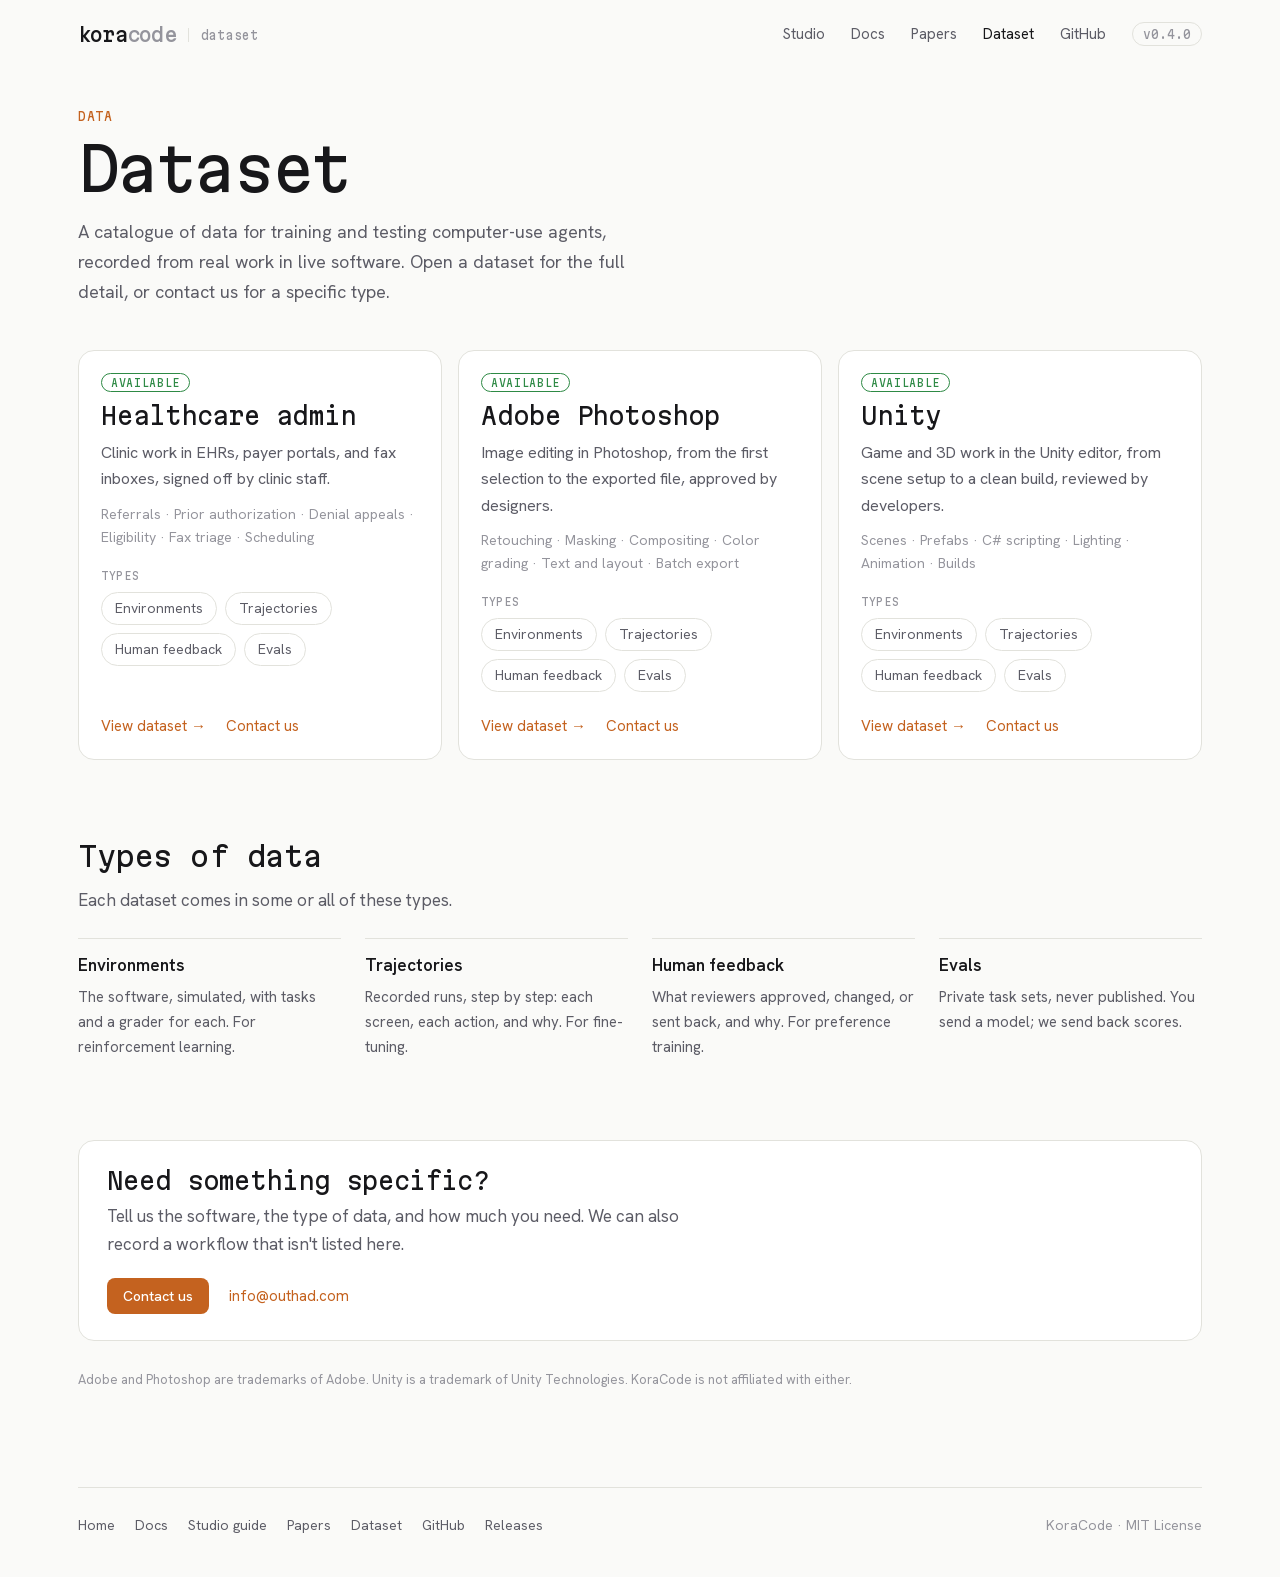
==== dataset/index.html @ 2b9d62e6 "Update site" ====
<!doctype html>
<html lang="en">
  <head>
    <meta charset="utf-8" />
    <meta name="viewport" content="width=device-width, initial-scale=1" />
    <title>KoraCode Dataset</title>
    <meta
      name="description"
      content="A catalogue of data for training and testing computer-use agents: healthcare admin, Adobe Photoshop, and Unity, each with environments, trajectories, human feedback, and evals."
    />
    <meta property="og:type" content="website" />
    <meta property="og:url" content="https://kcode.outhad.com/dataset/" />
    <meta property="og:title" content="KoraCode Dataset" />
    <meta
      property="og:description"
      content="Data for computer-use agents, recorded from real work in healthcare admin, Adobe Photoshop, and Unity."
    />
    <meta name="theme-color" content="#0c0c0e" />
    <link
      rel="icon"
      href="data:image/svg+xml,%3Csvg xmlns='http://www.w3.org/2000/svg' viewBox='0 0 32 32'%3E%3Crect width='32' height='32' rx='7' fill='%230c0c0e'/%3E%3Ctext x='16' y='23' font-family='monospace' font-size='20' font-weight='700' text-anchor='middle' fill='%23fab283'%3Ek%3C/text%3E%3C/svg%3E"
    />
    <link rel="preload" href="/fonts/martian-mono.woff2" as="font" type="font/woff2" crossorigin />
    <link rel="preload" href="/fonts/hanken-grotesk.woff2" as="font" type="font/woff2" crossorigin />
    <link rel="stylesheet" href="/site.css" />
    <link rel="stylesheet" href="/dataset/dataset.css" />
    <script src="/site.js" defer></script>
  </head>
  <body>
    <div class="wrap">
      <header class="top">
        <a class="brand" href="/">kora<span>code</span><em>dataset</em></a>
        <nav>
          <a href="/docs/studio/">Studio</a>
          <a href="/docs/">Docs</a>
          <a href="/papers/">Papers</a>
          <a class="keep" href="/dataset/" aria-current="page">Dataset</a>
          <a href="https://github.com/tanzil7890/kcode-releases">GitHub</a>
          <a class="ver keep" data-version href="https://github.com/tanzil7890/kcode-releases/releases/latest">v0.4.0</a>
        </nav>
      </header>

      <main class="page wide">
        <p class="eyebrow">Data</p>
        <h1>Dataset</h1>
        <p class="lead">
          A catalogue of data for training and testing computer-use agents, recorded from real work in live software.
          Open a dataset for the full detail, or contact us for a specific type.
        </p>

        <ul class="catalogue">
          <li>
            <article class="card">
              <div class="title-row">
                <h2><a href="/dataset/healthcare-admin/">Healthcare admin</a></h2>
                <span class="pill">Available</span>
              </div>
              <p>Clinic work in EHRs, payer portals, and fax inboxes, signed off by clinic staff.</p>
              <p class="covers">Referrals · Prior authorization · Denial appeals · Eligibility · Fax triage · Scheduling</p>
              <p class="label">Types</p>
              <ul class="chips">
                <li>Environments</li>
                <li>Trajectories</li>
                <li>Human feedback</li>
                <li>Evals</li>
              </ul>
              <div class="actions">
                <a class="link" href="/dataset/healthcare-admin/">View dataset →</a>
                <a class="link" href="mailto:info@outhad.com?subject=Healthcare%20admin%20dataset">Contact us</a>
              </div>
            </article>
          </li>
          <li>
            <article class="card">
              <div class="title-row">
                <h2><a href="/dataset/photoshop/">Adobe Photoshop</a></h2>
                <span class="pill">Available</span>
              </div>
              <p>Image editing in Photoshop, from the first selection to the exported file, approved by designers.</p>
              <p class="covers">Retouching · Masking · Compositing · Color grading · Text and layout · Batch export</p>
              <p class="label">Types</p>
              <ul class="chips">
                <li>Environments</li>
                <li>Trajectories</li>
                <li>Human feedback</li>
                <li>Evals</li>
              </ul>
              <div class="actions">
                <a class="link" href="/dataset/photoshop/">View dataset →</a>
                <a class="link" href="mailto:info@outhad.com?subject=Adobe%20Photoshop%20dataset">Contact us</a>
              </div>
            </article>
          </li>
          <li>
            <article class="card">
              <div class="title-row">
                <h2><a href="/dataset/unity/">Unity</a></h2>
                <span class="pill">Available</span>
              </div>
              <p>Game and 3D work in the Unity editor, from scene setup to a clean build, reviewed by developers.</p>
              <p class="covers">Scenes · Prefabs · C# scripting · Lighting · Animation · Builds</p>
              <p class="label">Types</p>
              <ul class="chips">
                <li>Environments</li>
                <li>Trajectories</li>
                <li>Human feedback</li>
                <li>Evals</li>
              </ul>
              <div class="actions">
                <a class="link" href="/dataset/unity/">View dataset →</a>
                <a class="link" href="mailto:info@outhad.com?subject=Unity%20dataset">Contact us</a>
              </div>
            </article>
          </li>
        </ul>

        <section class="block" aria-labelledby="types-title">
          <h2 id="types-title">Types of data</h2>
          <p class="intro">Each dataset comes in some or all of these types.</p>
          <dl class="legend">
            <div>
              <dt>Environments</dt>
              <dd>The software, simulated, with tasks and a grader for each. For reinforcement learning.</dd>
            </div>
            <div>
              <dt>Trajectories</dt>
              <dd>Recorded runs, step by step: each screen, each action, and why. For fine-tuning.</dd>
            </div>
            <div>
              <dt>Human feedback</dt>
              <dd>What reviewers approved, changed, or sent back, and why. For preference training.</dd>
            </div>
            <div>
              <dt>Evals</dt>
              <dd>Private task sets, never published. You send a model; we send back scores.</dd>
            </div>
          </dl>
        </section>

        <section class="contact" aria-labelledby="contact-title">
          <h2 id="contact-title">Need something specific?</h2>
          <p>
            Tell us the software, the type of data, and how much you need. We can also record a workflow that isn't
            listed here.
          </p>
          <div class="actions">
            <a class="button" href="mailto:info@outhad.com?subject=Dataset%20request">Contact us</a>
            <a class="link" href="mailto:info@outhad.com">info@outhad.com</a>
          </div>
        </section>

        <p class="marks">
          Adobe and Photoshop are trademarks of Adobe. Unity is a trademark of Unity Technologies. KoraCode is not
          affiliated with either.
        </p>
      </main>

      <footer>
        <nav>
          <a href="/">Home</a>
          <a href="/docs/">Docs</a>
          <a href="/docs/studio/">Studio guide</a>
          <a href="/papers/">Papers</a>
          <a href="/dataset/">Dataset</a>
          <a href="https://github.com/tanzil7890/kcode-releases">GitHub</a>
          <a href="https://github.com/tanzil7890/kcode-releases/releases">Releases</a>
        </nav>
        <span>KoraCode · MIT License</span>
      </footer>
    </div>
  </body>
</html>
---- site.css ----
/* Shared by every page of kcode.outhad.com: the fonts, the colors, the header and footer, code,
   and screenshots. Each page keeps its own layout in its <style>. Terminals and code blocks stay
   dark in both themes, the way a terminal does. */

@font-face {
  font-family: "Martian Mono";
  font-style: normal;
  font-weight: 300 600;
  font-stretch: 75% 112.5%;
  font-display: swap;
  src: url("/fonts/martian-mono.woff2") format("woff2");
  unicode-range:
    U+0000-00FF, U+0131, U+0152-0153, U+02BB-02BC, U+02C6, U+02DA, U+02DC, U+0304, U+0308, U+0329, U+2000-206F,
    U+20AC, U+2122, U+2191, U+2193, U+2212, U+2215, U+FEFF, U+FFFD;
}
@font-face {
  font-family: "Hanken Grotesk";
  font-style: normal;
  font-weight: 400 600;
  font-display: swap;
  src: url("/fonts/hanken-grotesk.woff2") format("woff2");
  unicode-range:
    U+0000-00FF, U+0131, U+0152-0153, U+02BB-02BC, U+02C6, U+02DA, U+02DC, U+0304, U+0308, U+0329, U+2000-206F,
    U+20AC, U+2122, U+2191, U+2193, U+2212, U+2215, U+FEFF, U+FFFD;
}

:root {
  color-scheme: dark;
  --bg: #0c0c0e;
  --surface: #131316;
  --surface-2: #1a1a1f;
  --line: #25252b;
  --edge: #34343c;
  --text: #ececf0;
  --muted: #9a9aa5;
  --faint: #686873;
  --accent: #fab283;
  --accent-soft: rgba(250, 178, 131, 0.12);
  --on-accent: #1d120a;
  --ok: #7fd88f;
  --ok-soft: rgba(127, 216, 143, 0.14);
  --dot: #1e1e24;
  --shadow: rgba(0, 0, 0, 0.55);

  --term-bg: #0f0f12;
  --term-panel: #16161a;
  --term-line: #26262c;
  --term-text: #e6e6ea;
  --term-dim: #85858f;
  --term-accent: #fab283;
  --term-on-accent: #1d120a;
  --term-ok: #7fd88f;
  --term-warn: #f5c26b;
  --term-link: #9ec3ff;

  --display: "Martian Mono", ui-monospace, "SF Mono", Menlo, Consolas, monospace;
  --mono: "Martian Mono", ui-monospace, "SF Mono", Menlo, Consolas, monospace;
  --sans: "Hanken Grotesk", -apple-system, BlinkMacSystemFont, "Segoe UI", Roboto, sans-serif;
  --wrap: 1180px;
}
@media (prefers-color-scheme: light) {
  :root {
    color-scheme: light;
    --bg: #fafaf8;
    --surface: #ffffff;
    --surface-2: #f1f1ed;
    --line: #e2e2dc;
    --edge: #cacac3;
    --text: #17171a;
    --muted: #5c5c66;
    --faint: #94949c;
    --accent: #c4621f;
    --accent-soft: rgba(196, 98, 31, 0.1);
    --on-accent: #ffffff;
    --ok: #2e8a45;
    --ok-soft: rgba(46, 138, 69, 0.12);
    --dot: #e3e3dd;
    --shadow: rgba(40, 30, 20, 0.16);
  }
}

* {
  box-sizing: border-box;
}
html {
  -webkit-text-size-adjust: 100%;
}
body {
  margin: 0;
  background: var(--bg);
  color: var(--text);
  font: 17px/1.65 var(--sans);
  -webkit-font-smoothing: antialiased;
}
a {
  color: inherit;
}
a:focus-visible,
button:focus-visible {
  outline: 2px solid var(--accent);
  outline-offset: 3px;
  border-radius: 4px;
}
code,
kbd,
pre {
  font-family: var(--mono);
  font-stretch: 87.5%;
}
h1,
h2 {
  font-family: var(--display);
  font-weight: 400;
  text-wrap: balance;
}
.wrap {
  max-width: var(--wrap);
  margin: 0 auto;
  padding-inline: 28px;
}

/* Header */
.top {
  display: flex;
  align-items: center;
  justify-content: space-between;
  gap: 16px;
  padding-block: 22px;
}
.brand {
  font: 500 19px/1 var(--display);
  letter-spacing: -0.04em;
  text-decoration: none;
  color: var(--text);
}
.brand span {
  color: var(--faint);
}
.brand em {
  font: 12px var(--mono);
  font-stretch: 87.5%;
  font-style: normal;
  letter-spacing: 0.02em;
  color: var(--faint);
  border-left: 1px solid var(--line);
  margin-left: 12px;
  padding-left: 12px;
  vertical-align: 2px;
}
.top nav {
  display: flex;
  align-items: center;
  gap: 26px;
  font-size: 15px;
}
.top nav a {
  color: var(--muted);
  text-decoration: none;
}
.top nav a:hover,
.top nav a[aria-current="page"] {
  color: var(--text);
}
.top nav .ver {
  font: 12px var(--mono);
  font-stretch: 87.5%;
  color: var(--faint);
  border: 1px solid var(--line);
  border-radius: 999px;
  padding: 4px 10px;
}
.top nav .ver:hover {
  color: var(--text);
  border-color: var(--edge);
}

/* Footer */
footer {
  border-top: 1px solid var(--line);
  padding-block: 26px 40px;
  display: flex;
  flex-wrap: wrap;
  justify-content: space-between;
  gap: 10px 22px;
  font-size: 14px;
  color: var(--faint);
}
footer nav {
  display: flex;
  flex-wrap: wrap;
  gap: 8px 20px;
}
footer a {
  color: var(--muted);
  text-decoration: none;
}
footer a:hover {
  color: var(--text);
}

/* Screenshots */
.shot {
  margin: 0;
}
.shot picture {
  display: block;
  border: 1px solid var(--line);
  border-radius: 14px;
  overflow: hidden;
  background: var(--surface);
  box-shadow: 0 40px 80px -48px var(--shadow);
}
.shot img {
  display: block;
  width: 100%;
  height: auto;
}
.shot figcaption {
  margin-top: 12px;
  color: var(--muted);
  font-size: 14px;
}
.shot figcaption strong {
  color: var(--text);
  font-weight: 600;
}

@media (max-width: 640px) {
  .wrap {
    padding-inline: 16px;
  }
  .brand em {
    display: none;
  }
  .top nav {
    gap: 18px;
  }
  .top nav a:not(.keep) {
    display: none;
  }
}
@media (prefers-reduced-motion: reduce) {
  *,
  *::before,
  *::after {
    animation: none !important;
    scroll-behavior: auto !important;
  }
}
---- dataset/dataset.css ----
/* The dataset pages: a catalogue of datasets as cards, and one page per dataset with the same
   sections (types of data, a sample record, what it covers, how a record is made, privacy).
   A new dataset is one more card and one more page of the same shape. */

.page {
  max-width: 880px;
  padding-block: 40px 96px;
}
.page.wide {
  max-width: none;
}
.eyebrow {
  margin: 0 0 14px;
  font: 12px var(--mono);
  font-stretch: 87.5%;
  letter-spacing: 0.06em;
  text-transform: uppercase;
  color: var(--accent);
}
.eyebrow a {
  color: inherit;
  text-decoration: none;
}
.eyebrow a:hover {
  text-decoration: underline;
  text-underline-offset: 3px;
}
h1 {
  margin: 0;
  font-size: clamp(38px, 5.6vw, 60px);
  line-height: 1.04;
  letter-spacing: -0.055em;
}
h2 {
  margin: 0;
  font-size: 28px;
  line-height: 1.15;
  letter-spacing: -0.045em;
}
h3 {
  margin: 0;
  font: 600 17px/1.35 var(--sans);
}
.lead {
  margin: 18px 0 0;
  max-width: 60ch;
  font-size: 18px;
  color: var(--muted);
}
.intro {
  margin: 14px 0 0;
  max-width: 64ch;
  color: var(--muted);
}
.intro a,
.rules a {
  color: var(--accent);
  text-underline-offset: 3px;
}
.block {
  margin-top: 80px;
}
.title-row {
  display: flex;
  flex-wrap: wrap;
  align-items: center;
  gap: 10px 14px;
}
.pill {
  font: 11px var(--mono);
  font-stretch: 87.5%;
  letter-spacing: 0.06em;
  text-transform: uppercase;
  color: var(--ok);
  border: 1px solid var(--ok);
  border-radius: 999px;
  padding: 2px 9px;
  white-space: nowrap;
}
[id] {
  scroll-margin-top: 24px;
}

/* Buttons */
.actions {
  display: flex;
  flex-wrap: wrap;
  align-items: center;
  gap: 10px 20px;
  margin-top: 28px;
}
.button {
  font: 500 14px var(--sans);
  color: var(--on-accent);
  background: var(--accent);
  border-radius: 8px;
  padding: 9px 16px;
  text-decoration: none;
}
.link {
  font-size: 15px;
  color: var(--accent);
  text-decoration: none;
}
.link:hover {
  text-decoration: underline;
  text-underline-offset: 3px;
}

/* The catalogue */
.catalogue {
  display: grid;
  grid-template-columns: repeat(auto-fill, minmax(300px, 1fr));
  gap: 16px;
  margin: 44px 0 0;
  padding: 0;
  list-style: none;
}
.card {
  display: flex;
  flex-direction: column;
  height: 100%;
  border: 1px solid var(--line);
  border-radius: 16px;
  background: var(--surface);
  padding: 22px 22px 20px;
}
.card h2 {
  font-size: 24px;
}
.card h2 a {
  text-decoration: none;
}
.card h2 a:hover {
  color: var(--accent);
}
.card .title-row {
  flex-direction: column-reverse;
  align-items: flex-start;
  gap: 10px;
}
.card > p:not(.label) {
  margin: 10px 0 0;
  font-size: 16px;
  color: var(--muted);
}
.card > p.covers {
  font-size: 14px;
  color: var(--faint);
}
.card .actions {
  margin-top: auto;
  padding-top: 22px;
}

/* The types of data, as chips on a card and as definitions */
.label {
  margin: 20px 0 0;
  font: 11px var(--mono);
  font-stretch: 87.5%;
  letter-spacing: 0.06em;
  text-transform: uppercase;
  color: var(--faint);
}
.chips {
  display: flex;
  flex-wrap: wrap;
  gap: 8px;
  margin: 10px 0 0;
  padding: 0;
  list-style: none;
}
.chips li {
  border: 1px solid var(--line);
  border-radius: 999px;
  padding: 4px 13px;
  font-size: 14px;
  color: var(--muted);
}
.legend {
  display: grid;
  grid-template-columns: repeat(4, minmax(0, 1fr));
  gap: 0 24px;
  margin: 24px 0 0;
}
.legend div {
  border-top: 1px solid var(--line);
  padding-top: 12px;
}
.legend dd {
  margin: 6px 0 0;
  font-size: 15px;
  color: var(--muted);
}
.legend dt {
  font-weight: 600;
}

/* One dataset's page */
.stats {
  display: grid;
  grid-template-columns: repeat(4, minmax(0, 1fr));
  gap: 0 24px;
  margin: 36px 0 0;
}
.stats div {
  border-top: 1px solid var(--line);
  padding-top: 12px;
}
.stats dt {
  font: 11px var(--mono);
  font-stretch: 87.5%;
  letter-spacing: 0.06em;
  text-transform: uppercase;
  color: var(--faint);
}
.stats dd {
  margin: 4px 0 0;
  font-size: 18px;
  color: var(--text);
}
.type {
  padding-top: 28px;
  margin-top: 28px;
  border-top: 1px solid var(--line);
}
.type:first-of-type {
  margin-top: 20px;
}
.type h3 {
  font-size: 19px;
}
.type > p {
  margin: 8px 0 0;
  max-width: 64ch;
  color: var(--muted);
}
.facts {
  display: grid;
  grid-template-columns: repeat(2, minmax(0, 1fr));
  gap: 0 24px;
  margin: 16px 0 0;
}
.facts div {
  border-top: 1px solid var(--line);
  padding-top: 10px;
}
.facts dt {
  font: 11px var(--mono);
  font-stretch: 87.5%;
  letter-spacing: 0.06em;
  text-transform: uppercase;
  color: var(--faint);
}
.facts dd {
  margin: 4px 0 0;
  font-size: 15px;
  color: var(--text);
}

/* How a record is made, on the site's dashed graph edge */
.path {
  list-style: none;
  margin: 24px 0 0;
  padding: 0;
}
.path li {
  position: relative;
  padding: 0 0 26px 30px;
}
.path li::before {
  content: "";
  position: absolute;
  left: 0;
  top: 6px;
  width: 11px;
  height: 11px;
  border-radius: 50%;
  border: 1.5px solid var(--edge);
  background: var(--bg);
  box-sizing: border-box;
}
.path li:not(:last-child)::after {
  content: "";
  position: absolute;
  left: 5px;
  top: 17px;
  bottom: 0;
  border-left: 1px dashed var(--edge);
}
.path li:last-child {
  padding-bottom: 0;
}
.path li:last-child::before {
  border-color: var(--accent);
  background: var(--accent);
  box-shadow: 0 0 0 4px var(--accent-soft);
}
.path p {
  margin: 4px 0 0;
  color: var(--muted);
}

/* A sample record: a terminal block, dark in both themes */
pre {
  margin: 20px 0 0;
  padding: 18px 20px;
  overflow-x: auto;
  background: var(--term-bg);
  color: var(--term-text);
  border: 1px solid var(--term-line);
  border-radius: 12px;
  font-size: 13px;
  line-height: 1.7;
}
.k {
  color: var(--term-link);
}
.s {
  color: var(--term-ok);
}
.n {
  color: var(--term-accent);
}

.rules {
  margin: 20px 0 0;
  padding: 0;
  list-style: none;
}
.rules li {
  padding: 14px 0;
  border-top: 1px solid var(--line);
  color: var(--muted);
}
.rules li:last-child {
  border-bottom: 1px solid var(--line);
}
.rules strong {
  color: var(--text);
  font-weight: 600;
}

/* Contact */
.contact {
  margin-top: 80px;
  border: 1px solid var(--line);
  border-radius: 16px;
  background: var(--surface);
  padding: 26px 28px;
}
.contact h2 {
  font-size: 24px;
}
.contact p {
  margin: 8px 0 0;
  max-width: 60ch;
  color: var(--muted);
}
.contact .actions {
  margin-top: 20px;
}
.marks {
  margin: 28px 0 0;
  font-size: 13px;
  color: var(--faint);
}

@media (max-width: 760px) {
  .legend,
  .stats {
    grid-template-columns: repeat(2, minmax(0, 1fr));
    gap: 16px 20px;
  }
}
@media (max-width: 640px) {
  h2 {
    font-size: 24px;
  }
  .block,
  .contact {
    margin-top: 64px;
  }
  .catalogue {
    grid-template-columns: minmax(0, 1fr);
  }
  .facts {
    grid-template-columns: minmax(0, 1fr);
    gap: 10px;
  }
  .contact {
    padding: 20px 18px;
  }
}
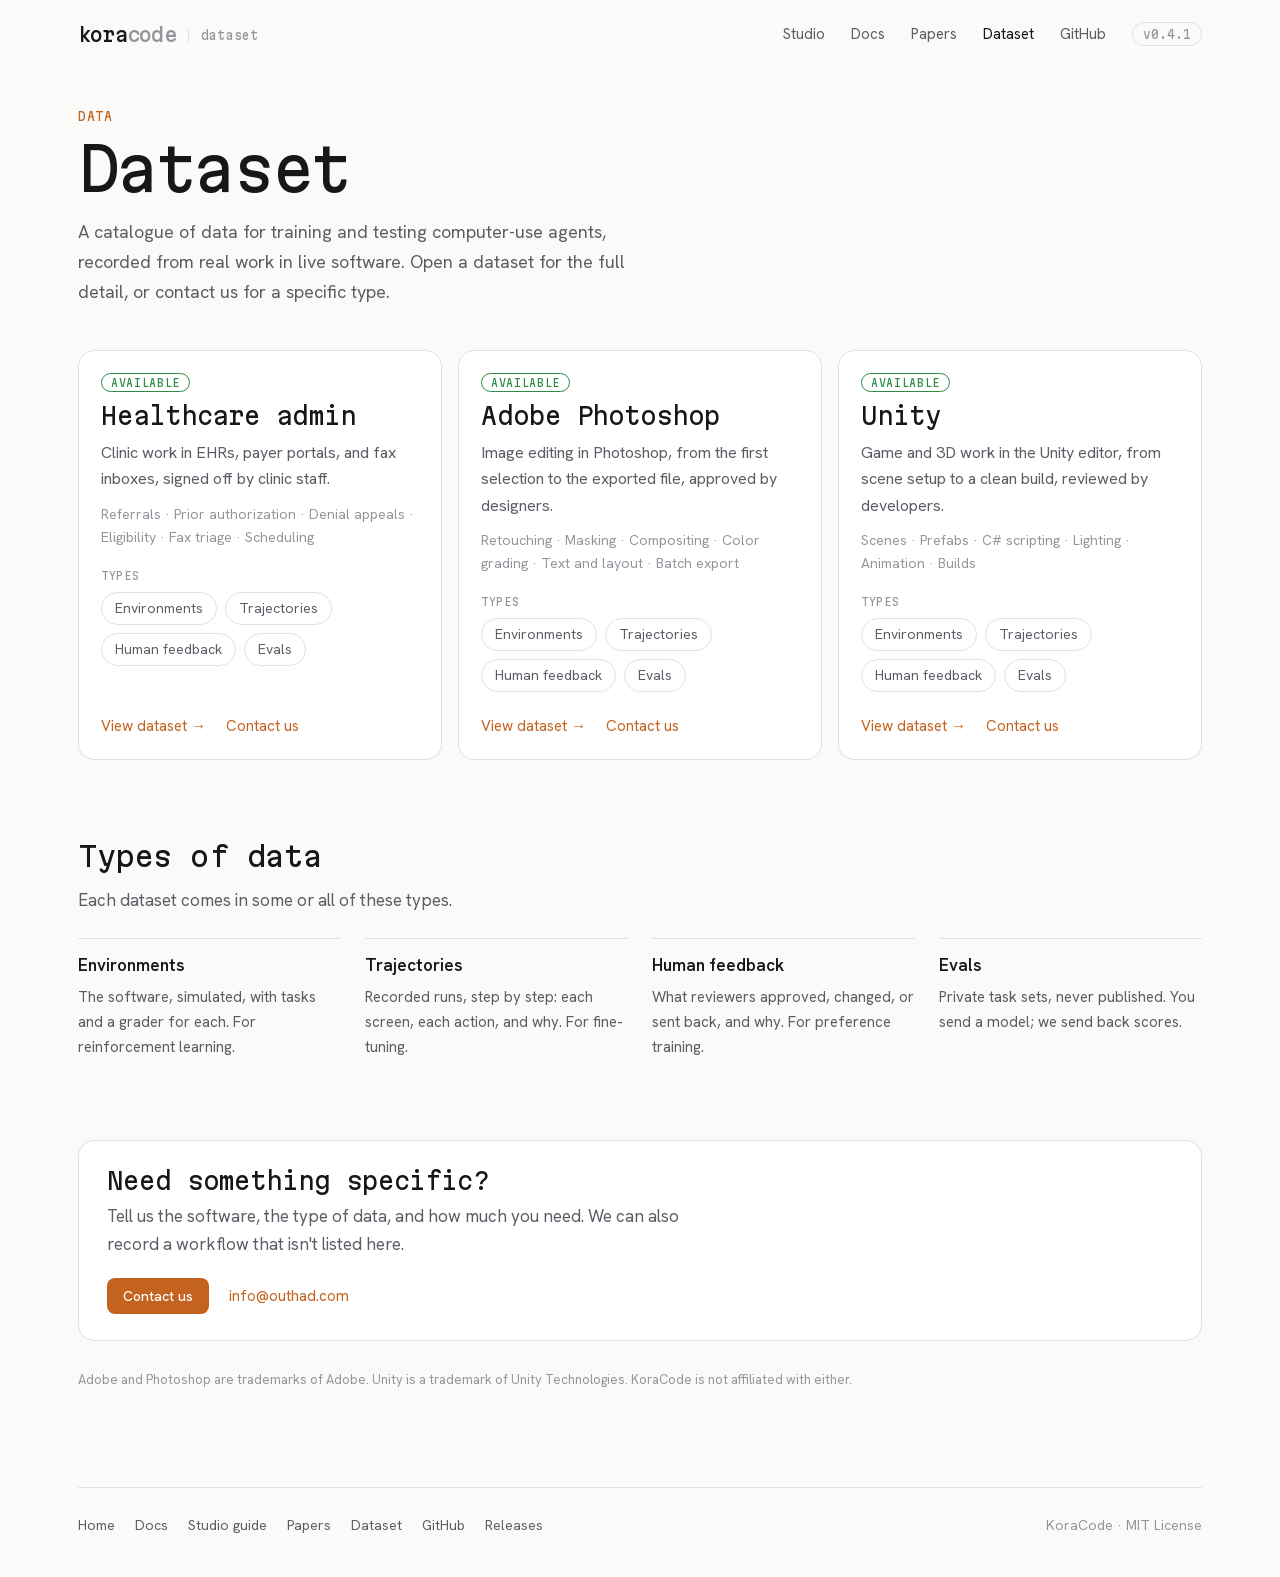
==== commit 8428ccb7: "Update site" ====
--- a/dataset/index.html
+++ b/dataset/index.html
@@ -36,7 +36,7 @@
           <a href="/papers/">Papers</a>
           <a class="keep" href="/dataset/" aria-current="page">Dataset</a>
           <a href="https://github.com/tanzil7890/kcode-releases">GitHub</a>
-          <a class="ver keep" data-version href="https://github.com/tanzil7890/kcode-releases/releases/latest">v0.4.0</a>
+          <a class="ver keep" data-version href="https://github.com/tanzil7890/kcode-releases/releases/latest">v0.4.1</a>
         </nav>
       </header>
 
